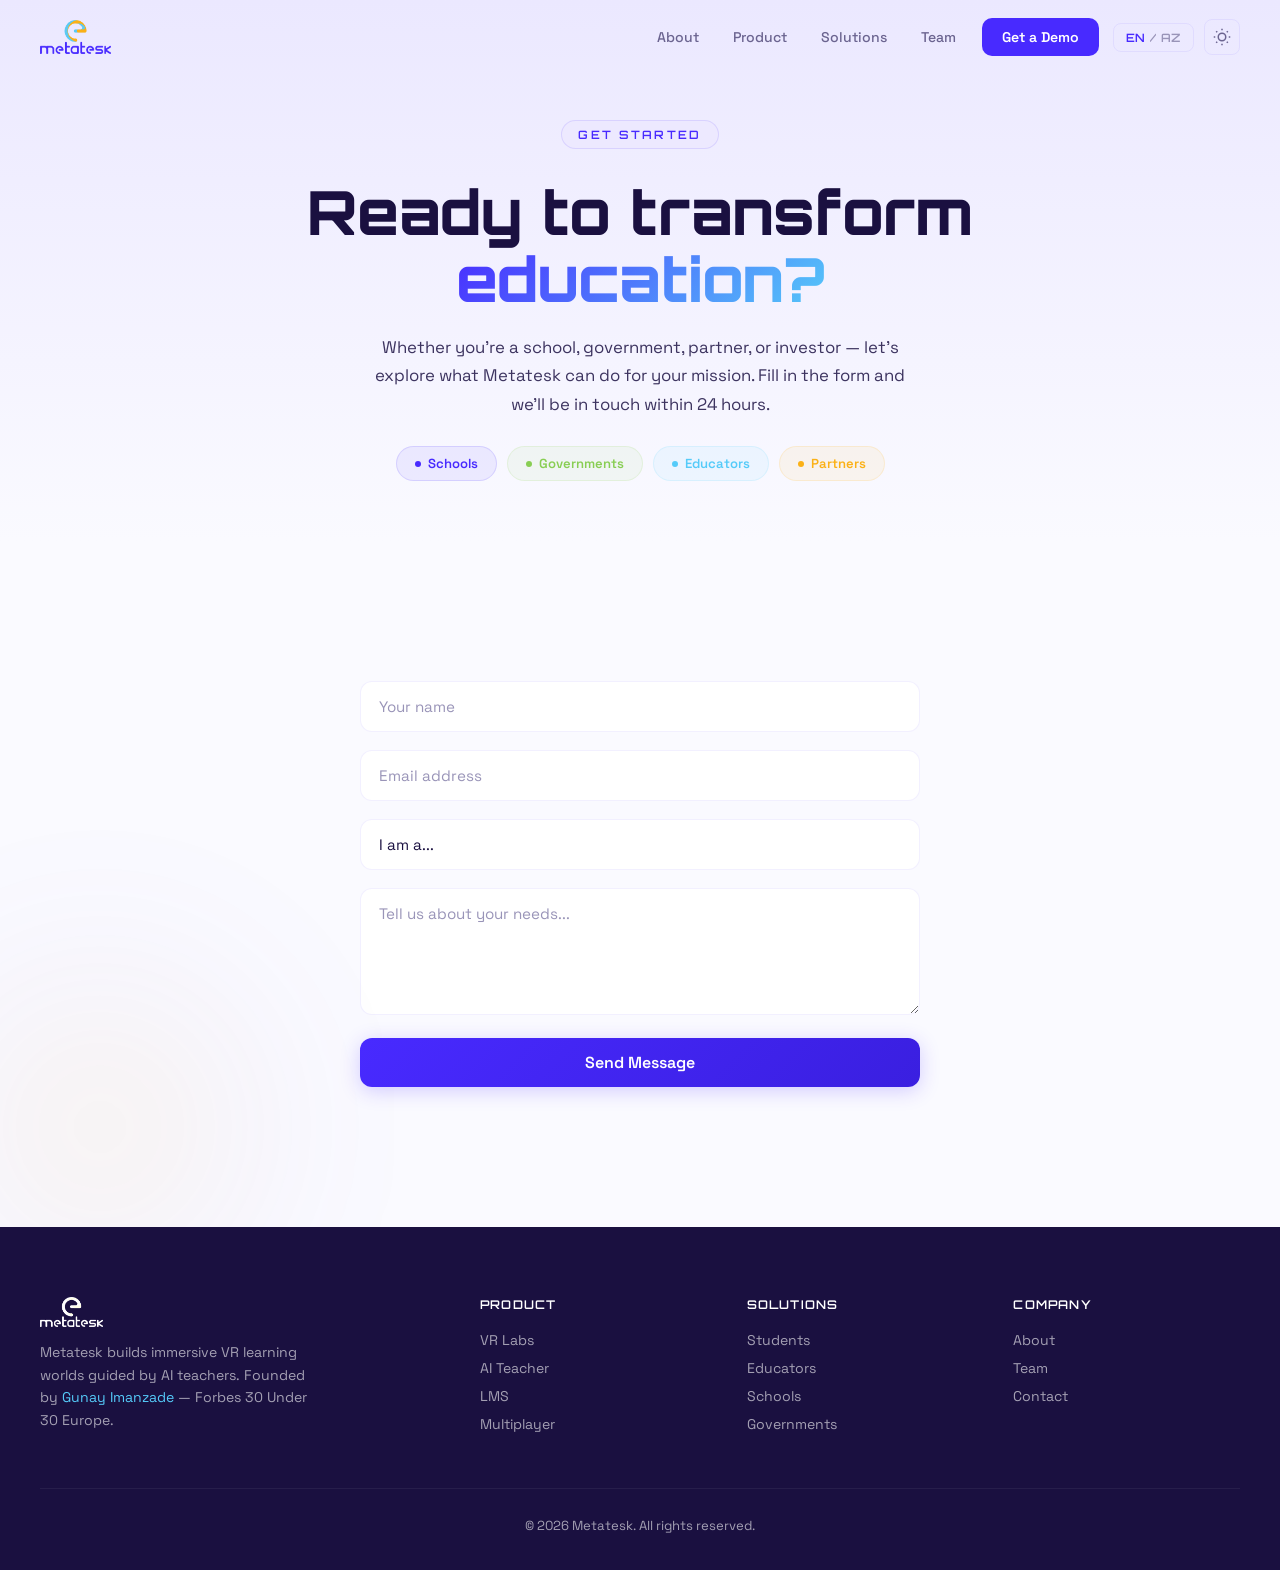
==== contact.html @ 2ff4c5f3 "/" ====
<!DOCTYPE html>
<html lang="en" itemscope itemtype="https://schema.org/WebPage" data-theme="light">
<head>
    <meta charset="UTF-8">
    <meta name="viewport" content="width=device-width, initial-scale=1.0">
    <title>Get a Demo — Metatesk VR Education Platform | Contact Gunay Imanzade's Team</title>

    <!-- SEO Core -->
    <meta name="description" content="Get a demo of Metatesk — the immersive VR and AI education platform founded by Gunay Imanzade (Forbes 30 Under 30 Europe). Contact us for schools, governments, educators, partners, and investors.">
    <meta name="keywords" content="Metatesk demo, Metatesk contact, Gunay Imanzade contact, Metatesk VR education demo, get Metatesk demo, Metatesk for schools, Metatesk for governments, VR education platform demo, AI teacher demo, edtech demo, Metatask, Metatek, Azerbaijan edtech contact">
    <meta name="author" content="Gunay Imanzade, Metatesk">
    <meta name="robots" content="index, follow, max-snippet:-1, max-image-preview:large, max-video-preview:-1">
    <meta name="googlebot" content="index, follow, max-snippet:-1, max-image-preview:large, max-video-preview:-1">
    <link rel="canonical" href="https://metatesk.com/contact">

    <!-- Brand & identity signals -->
    <meta name="application-name" content="Metatesk">
    <meta name="copyright" content="Metatesk">
    <meta name="subject" content="Contact Metatesk — Get a Demo of VR and AI Education Platform by Gunay Imanzade">
    <meta name="classification" content="Education, EdTech, Virtual Reality, Contact">
    <meta name="coverage" content="Worldwide">
    <meta name="language" content="English">
    <meta name="category" content="Education Technology">
    <meta itemprop="name" content="Get a Demo — Metatesk VR Education Platform | Contact Gunay Imanzade's Team">
    <meta itemprop="description" content="Contact Metatesk for a live demo. Founded by Gunay Imanzade — Forbes 30 Under 30 Europe. Schools, governments, educators, partners, and investors welcome.">
    <meta itemprop="image" content="https://metatesk.com/assets/logo.png">

    <!-- Hreflang for bilingual EN/AZ -->
    <link rel="alternate" hreflang="en" href="https://metatesk.com/contact">
    <link rel="alternate" hreflang="az" href="https://metatesk.com/contact?lang=az">
    <link rel="alternate" hreflang="x-default" href="https://metatesk.com/contact">

    <!-- Author / founder attribution -->
    <link rel="author" href="https://metatesk.com/#founder">
    <link rel="me" href="https://www.linkedin.com/in/imgunay/">

    <!-- Open Graph -->
    <meta property="og:type" content="website">
    <meta property="og:url" content="https://metatesk.com/contact">
    <meta property="og:title" content="Get a Demo — Metatesk VR Education Platform | Contact Gunay Imanzade's Team">
    <meta property="og:description" content="Ready to transform education? Contact Metatesk for a live demo. Founded by Gunay Imanzade (Forbes 30 Under 30 Europe). Schools, governments, educators, partners, and investors welcome.">
    <meta property="og:image" content="https://metatesk.com/assets/logo.png">
    <meta property="og:image:alt" content="Metatesk — VR AI Education Platform by Gunay Imanzade">
    <meta property="og:image:width" content="1200">
    <meta property="og:image:height" content="630">
    <meta property="og:image:type" content="image/png">
    <meta property="og:site_name" content="Metatesk">
    <meta property="og:locale" content="en_US">
    <meta property="og:locale:alternate" content="az_AZ">
    <meta property="article:author" content="https://www.linkedin.com/in/imgunay/">
    <meta property="article:publisher" content="https://www.linkedin.com/company/metatesk">
    <meta property="article:published_time" content="2026-01-01T00:00:00+00:00">
    <meta property="article:modified_time" content="2026-05-01T00:00:00+00:00">

    <!-- Twitter Card -->
    <meta name="twitter:card" content="summary_large_image">
    <meta name="twitter:title" content="Get a Demo — Metatesk VR Education Platform | Contact Gunay Imanzade's Team">
    <meta name="twitter:description" content="Ready to transform education? Contact Metatesk for a live demo of the immersive VR and AI learning platform — founded by Gunay Imanzade, Forbes 30 Under 30 Europe.">
    <meta name="twitter:image" content="https://metatesk.com/assets/logo.png">
    <meta name="twitter:image:alt" content="Metatesk — VR AI Education Platform by Gunay Imanzade">

    <!-- Theme -->
    <meta name="theme-color" content="#482AFF" media="(prefers-color-scheme: light)">
    <meta name="theme-color" content="#0D0820" media="(prefers-color-scheme: dark)">
    <meta name="color-scheme" content="light dark">
    <meta name="msapplication-TileColor" content="#482AFF">
    <meta name="msapplication-TileImage" content="https://metatesk.com/assets/logo.png">

    <!-- Geographic signals -->
    <meta name="geo.region" content="AZ">
    <meta name="geo.placename" content="Baku, Azerbaijan">
    <meta name="geo.position" content="40.4093;49.8671">
    <meta name="ICBM" content="40.4093, 49.8671">

    <!-- Favicons -->
    <link rel="icon" type="image/svg+xml" href="assets/favicon.svg">
    <link rel="icon" type="image/png" sizes="64x64" href="assets/favicon.png">
    <link rel="apple-touch-icon" href="assets/logo.png">

    <!-- Fonts -->
    <link rel="preconnect" href="https://fonts.googleapis.com">
    <link rel="preconnect" href="https://fonts.gstatic.com" crossorigin>
    <link href="https://fonts.googleapis.com/css2?family=Orbitron:wght@400;500;600;700;800;900&family=Space+Grotesk:wght@300;400;500;600;700&display=swap" rel="stylesheet">

    <!-- Styles -->
    <link rel="stylesheet" href="css/style.css">

    <!-- JSON-LD: BreadcrumbList -->
    <script type="application/ld+json">
    {
        "@context": "https://schema.org",
        "@type": "BreadcrumbList",
        "itemListElement": [
            {"@type": "ListItem", "position": 1, "name": "Metatesk", "item": "https://metatesk.com"},
            {"@type": "ListItem", "position": 2, "name": "Get a Demo", "item": "https://metatesk.com/contact"}
        ]
    }
    </script>

    <!-- JSON-LD: ContactPage -->
    <script type="application/ld+json">
    {
        "@context": "https://schema.org",
        "@type": "ContactPage",
        "@id": "https://metatesk.com/contact",
        "name": "Get a Demo — Metatesk",
        "description": "Contact Metatesk to request a live demo of the immersive VR and AI education platform founded by Gunay Imanzade. Serving schools, governments, educators, partners, and investors worldwide.",
        "url": "https://metatesk.com/contact",
        "isPartOf": {
            "@type": "WebSite",
            "@id": "https://metatesk.com/#website"
        },
        "mainEntity": {
            "@type": "Organization",
            "@id": "https://metatesk.com/#organization",
            "name": "Metatesk",
            "url": "https://metatesk.com",
            "founder": {
                "@type": "Person",
                "@id": "https://metatesk.com/#gunay-imanzade",
                "name": "Gunay Imanzade"
            },
            "contactPoint": {
                "@type": "ContactPoint",
                "contactType": "sales",
                "url": "https://metatesk.com/contact",
                "availableLanguage": ["English", "Azerbaijani"]
            }
        }
    }
    </script>

    <!-- JSON-LD: FAQPage -->
    <script type="application/ld+json">
    {
        "@context": "https://schema.org",
        "@type": "FAQPage",
        "mainEntity": [
            {
                "@type": "Question",
                "name": "How do I get a Metatesk demo?",
                "acceptedAnswer": {
                    "@type": "Answer",
                    "text": "Fill in the contact form on this page with your name, email, organization type, and what you need — Metatesk's team will be in touch within 24 hours to schedule your live demo."
                }
            },
            {
                "@type": "Question",
                "name": "Who can request a Metatesk demo?",
                "acceptedAnswer": {
                    "@type": "Answer",
                    "text": "Metatesk welcomes demo requests from schools and education centers, government and public sector organizations, individual educators, technology or education partners, and investors interested in the VR and AI education space."
                }
            },
            {
                "@type": "Question",
                "name": "How long does it take to get a response from Metatesk?",
                "acceptedAnswer": {
                    "@type": "Answer",
                    "text": "Metatesk's team responds to all demo requests within 24 hours. The platform is available in both English and Azerbaijani."
                }
            }
        ]
    }
    </script>

    <!-- JSON-LD: FAQPage (AZ) — Azerbaijani rich results -->
    <script type="application/ld+json">
    {
        "@context": "https://schema.org",
        "@type": "FAQPage",
        "inLanguage": "az",
        "mainEntity": [
            {
                "@type": "Question",
                "name": "Metatesk demosu necə alınır?",
                "acceptedAnswer": {
                    "@type": "Answer",
                    "text": "Bu səhifədəki əlaqə formasını adınız, e-poçtunuz, təşkilat növünüz və ehtiyacınızla doldurun — Metatesk komandası 24 saat ərzində sizinlə əlaqə saxlayıb canlı demo üçün vaxt təyin edəcək."
                }
            },
            {
                "@type": "Question",
                "name": "Metatesk demosu kimin üçündür?",
                "acceptedAnswer": {
                    "@type": "Answer",
                    "text": "Metatesk məktəblər və təhsil mərkəzlərindən, hökumət və dövlət sektoru təşkilatlarından, fərdi müəllimlərdən, texnologiya və ya təhsil tərəfdaşlarından, həmçinin VR və Sİ təhsil sahəsini araşdıran investorlardan demo sorğularını qəbul edir."
                }
            },
            {
                "@type": "Question",
                "name": "Metatesk-dən cavab almaq nə qədər vaxt aparır?",
                "acceptedAnswer": {
                    "@type": "Answer",
                    "text": "Metatesk komandası bütün demo sorğularına 24 saat ərzində cavab verir. Platforma həm ingilis, həm də Azərbaycan dilində mövcuddur. Günay İmanzadə tərəfindən qurulan Metatesk dünya üzrə məktəblər, hökumətlər və müəllimlərlə əməkdaşlıq edir."
                }
            }
        ]
    }
    </script>

    <!-- JSON-LD: WebPage — links this page into the site entity graph -->
    <script type="application/ld+json">
    {
        "@context": "https://schema.org",
        "@type": "WebPage",
        "@id": "https://metatesk.com/contact#webpage",
        "name": "Get a Demo — Metatesk VR Education Platform | Contact Gunay Imanzade's Team",
        "description": "Get a demo of Metatesk — the immersive VR and AI education platform founded by Gunay Imanzade (Forbes 30 Under 30 Europe). Contact us for schools, governments, educators, partners, and investors.",
        "url": "https://metatesk.com/contact",
        "inLanguage": ["en", "az"],
        "isPartOf": {
            "@type": "WebSite",
            "@id": "https://metatesk.com/#website"
        },
        "about": {
            "@type": "Organization",
            "@id": "https://metatesk.com/#organization",
            "name": "Metatesk"
        },
        "author": {
            "@type": "Person",
            "@id": "https://metatesk.com/#gunay-imanzade",
            "name": "Gunay Imanzade"
        },
        "datePublished": "2026-01-01",
        "dateModified": "2026-05-01",
        "primaryImageOfPage": {
            "@type": "ImageObject",
            "url": "https://metatesk.com/assets/logo.png",
            "caption": "Contact Metatesk — VR AI Education Platform by Gunay Imanzade"
        },
        "significantLink": [
            "https://metatesk.com/",
            "https://metatesk.com/product",
            "https://metatesk.com/solutions",
            "https://metatesk.com/gunay-imanzade"
        ]
    }
    </script>

    <!-- AZ SEO: updates lang/title/meta for ?lang=az crawl and AZ localStorage users -->
    <script>
    (function(){
        try {
            var isAZ = new URLSearchParams(location.search).get('lang') === 'az' ||
                       (typeof localStorage !== 'undefined' && localStorage.getItem('metatesk-lang') === 'az');
            if (!isAZ) return;
            document.documentElement.lang = 'az';
            document.title = 'Demo Alın — Metatesk VR Təhsil Platforması | Günay İmanzadə-nin Komandası ilə Əlaqə';
            function sm(sel, val) { var el = document.querySelector(sel); if (el) el.setAttribute('content', val); }
            sm('meta[name="description"]', 'Metatesk-in demosu üçün müraciət edin — Günay İmanzadə (Forbes 30 Under 30 Avropa) tərəfindən qurulan immersiv VR və Sİ təhsil platforması. Məktəblər, hökumətlər, müəllimlər, tərəfdaşlar və investorlar üçün.');
            sm('meta[name="keywords"]', 'Metatesk demo, Metatesk əlaqə, Günay İmanzadə əlaqə, Metatesk VR təhsil demosu, məktəblər üçün Metatesk, hökumətlər üçün Metatesk, Azərbaycan edtech əlaqə');
            sm('meta[name="author"]', 'Günay İmanzadə, Metatesk');
            var og1 = document.querySelector('meta[property="og:title"]');
            var og2 = document.querySelector('meta[property="og:description"]');
            var og3 = document.querySelector('meta[property="og:locale"]');
            var tt1 = document.querySelector('meta[name="twitter:title"]');
            var tt2 = document.querySelector('meta[name="twitter:description"]');
            if (og1) og1.setAttribute('content', 'Demo Alın — Metatesk VR Təhsil Platforması | Günay İmanzadə-nin Komandası ilə Əlaqə');
            if (og2) og2.setAttribute('content', 'Təhsili dəyişdirməyə hazırsınız? Metatesk-in canlı demosu üçün müraciət edin. Günay İmanzadə (Forbes 30 Under 30 Avropa) tərəfindən qurulub. Məktəblər, hökumətlər, müəllimlər, tərəfdaşlar və investorlar xoş gəlib.');
            if (og3) og3.setAttribute('content', 'az_AZ');
            if (tt1) tt1.setAttribute('content', 'Demo Alın — Metatesk VR Təhsil Platforması | Günay İmanzadə-nin Komandası ilə Əlaqə');
            if (tt2) tt2.setAttribute('content', 'Təhsili dəyişdirməyə hazırsınız? Metatesk-in canlı demosu üçün müraciət edin — Günay İmanzadə, Forbes 30 Under 30 Avropa tərəfindən qurulub.');
        } catch(e) {}
    })();
    </script>

    <!-- Early theme init -->
    <script>!function(){var t=localStorage.getItem('metatesk-theme');t&&document.documentElement.setAttribute('data-theme',t)}()</script>

    <style>
        body{cursor:auto}
        .sp-hero{padding:120px 0 60px;background:linear-gradient(180deg,var(--bg3) 0%,var(--bg) 100%);position:relative;overflow:hidden;text-align:center}
        .sp-hero h1{font-family:var(--ff);font-size:clamp(2.2rem,5vw,3.8rem);font-weight:800;line-height:1.1;margin:12px 0 20px}
        .sp-hero p{font-size:1.05rem;color:var(--tx2);max-width:560px;margin:0 auto;line-height:1.7}
        .contact-form-wrap{max-width:560px;margin:0 auto}
    </style>
</head>
<body>

    <!-- NAV -->
    <nav class="nav" id="nav" aria-label="Main navigation">
        <div class="nav-inner">
            <a href="index.html" class="nav-logo" aria-label="Metatesk"><img src="assets/logo.png" alt="Metatesk" class="nav-logo-img"></a>
            <div class="nav-links">
                <a href="index.html#about" class="nav-link" data-i18n="nav.about">About</a>
                <a href="product.html" class="nav-link" data-i18n="nav.product">Product</a>
                <a href="solutions.html" class="nav-link" data-i18n="nav.solutions">Solutions</a>
                <a href="gunay-imanzade.html" class="nav-link" data-i18n="nav.team">Team</a>
                <a href="contact.html" class="nav-link nav-cta" data-i18n="nav.demo">Get a Demo</a>
                <button class="lang-toggle" id="langToggle" aria-label="Switch language"><span class="lang-active" id="langLabel">EN</span><span class="lang-sep">/</span><span class="lang-alt">AZ</span></button>
                <button class="theme-toggle" id="themeToggle" aria-label="Toggle dark mode"><svg class="theme-icon theme-sun" viewBox="0 0 24 24" fill="none" stroke="currentColor" stroke-width="2"><circle cx="12" cy="12" r="5"/><path d="M12 1v2M12 21v2M4.22 4.22l1.42 1.42M18.36 18.36l1.42 1.42M1 12h2M21 12h2M4.22 19.78l1.42-1.42M18.36 5.64l1.42-1.42"/></svg><svg class="theme-icon theme-moon" viewBox="0 0 24 24" fill="none" stroke="currentColor" stroke-width="2"><path d="M21 12.79A9 9 0 1111.21 3a7 7 0 009.79 9.79z"/></svg></button>
            </div>
            <button class="burger" id="burger" aria-label="Menu"><span></span><span></span><span></span></button>
        </div>
    </nav>
    <div class="mob-menu" id="mobMenu">
        <a href="index.html#about" class="mob-link" data-i18n="mob.about">About</a>
        <a href="product.html" class="mob-link" data-i18n="mob.product">Product</a>
        <a href="solutions.html" class="mob-link" data-i18n="mob.solutions">Solutions</a>
        <a href="gunay-imanzade.html" class="mob-link" data-i18n="mob.team">Team</a>
        <a href="contact.html" class="mob-link mob-cta" data-i18n="mob.demo">Get a Demo</a>
        <div class="mob-controls">
            <button class="lang-toggle" id="langToggleMob" aria-label="Switch language"><span class="lang-active" id="langLabelMob">EN</span><span class="lang-sep">/</span><span class="lang-alt">AZ</span></button>
            <button class="theme-toggle" id="themeToggleMob" aria-label="Toggle dark mode"><svg class="theme-icon theme-sun" viewBox="0 0 24 24" fill="none" stroke="currentColor" stroke-width="2"><circle cx="12" cy="12" r="5"/><path d="M12 1v2M12 21v2M4.22 4.22l1.42 1.42M18.36 18.36l1.42 1.42M1 12h2M21 12h2M4.22 19.78l1.42-1.42M18.36 5.64l1.42-1.42"/></svg><svg class="theme-icon theme-moon" viewBox="0 0 24 24" fill="none" stroke="currentColor" stroke-width="2"><path d="M21 12.79A9 9 0 1111.21 3a7 7 0 009.79 9.79z"/></svg></button>
        </div>
    </div>

    <!-- HERO -->
    <section class="sp-hero">
        <div class="container">
            <span class="tag" data-i18n="contact.tag">Get Started</span>
            <h1 data-i18n="contact.title">Ready to transform<br><span class="grad">education?</span></h1>
            <p data-i18n="contact.page.sub">Whether you're a school, government, partner, or investor — let's explore what Metatesk can do for your mission. Fill in the form and we'll be in touch within 24 hours.</p>
            <div style="display:flex;gap:10px;justify-content:center;flex-wrap:wrap;margin-top:28px">
                <span style="display:inline-flex;align-items:center;gap:7px;padding:8px 18px;border-radius:20px;font-size:.82rem;font-weight:600;background:rgba(72,42,255,.07);color:var(--purple);border:1px solid rgba(72,42,255,.14)"><span style="width:6px;height:6px;border-radius:50%;background:var(--purple);flex-shrink:0"></span><span data-i18n="contact.badge.schools">Schools</span></span>
                <span style="display:inline-flex;align-items:center;gap:7px;padding:8px 18px;border-radius:20px;font-size:.82rem;font-weight:600;background:rgba(136,206,83,.07);color:var(--green);border:1px solid rgba(136,206,83,.14)"><span style="width:6px;height:6px;border-radius:50%;background:var(--green);flex-shrink:0"></span><span data-i18n="contact.badge.gov">Governments</span></span>
                <span style="display:inline-flex;align-items:center;gap:7px;padding:8px 18px;border-radius:20px;font-size:.82rem;font-weight:600;background:rgba(85,203,249,.07);color:var(--cyan);border:1px solid rgba(85,203,249,.14)"><span style="width:6px;height:6px;border-radius:50%;background:var(--cyan);flex-shrink:0"></span><span data-i18n="contact.badge.educators">Educators</span></span>
                <span style="display:inline-flex;align-items:center;gap:7px;padding:8px 18px;border-radius:20px;font-size:.82rem;font-weight:600;background:rgba(251,177,22,.07);color:var(--orange);border:1px solid rgba(251,177,22,.14)"><span style="width:6px;height:6px;border-radius:50%;background:var(--orange);flex-shrink:0"></span><span data-i18n="contact.badge.partners">Partners</span></span>
            </div>
        </div>
    </section>

    <!-- CONTACT SECTION -->
    <section class="section" id="contact">
        <div class="mesh mesh-l"></div>
        <div class="container">
            <div class="contact-form-wrap">
                <form class="cform" id="contactForm">
                    <div class="fg"><input type="text" name="name" data-i18n="contact.name" placeholder="Your name" required autocomplete="name"></div>
                    <div class="fg"><input type="email" name="email" data-i18n="contact.email" placeholder="Email address" required autocomplete="email"></div>
                    <div class="fg"><select name="type" required>
                        <option value="" disabled selected data-i18n="contact.type">I am a...</option>
                        <option value="school" data-i18n="contact.type.school">School / Education Center</option>
                        <option value="government" data-i18n="contact.type.gov">Government / Public Sector</option>
                        <option value="educator" data-i18n="contact.type.educator">Educator</option>
                        <option value="partner" data-i18n="contact.type.partner">Partner</option>
                        <option value="investor" data-i18n="contact.type.investor">Investor</option>
                        <option value="other" data-i18n="contact.type.other">Other</option>
                    </select></div>
                    <div class="fg"><textarea name="message" data-i18n="contact.message" placeholder="Tell us about your needs..." rows="5" required></textarea></div>
                    <button type="submit" class="btn btn-primary" style="width:100%;justify-content:center"><span class="btn-text" data-i18n="contact.send">Send Message</span></button>
                </form>
            </div>
        </div>
    </section>

    <!-- FOOTER -->
    <footer class="footer">
        <div class="container">
            <div class="footer-top">
                <div class="footer-brand"><img src="assets/logo.png" alt="Metatesk" class="footer-logo"><p>Metatesk builds immersive VR learning worlds guided by AI teachers. Founded by <a href="gunay-imanzade.html" class="footer-founder-link">Gunay Imanzade</a> — Forbes 30 Under 30 Europe.</p></div>
                <div class="footer-cols">
                    <div class="fcol"><h4 data-i18n="ft.product">Product</h4><a href="product.html" data-i18n="ft.vr">VR Labs</a><a href="product.html" data-i18n="ft.ai">AI Teacher</a><a href="product.html" data-i18n="ft.lms">LMS</a><a href="product.html" data-i18n="ft.multi">Multiplayer</a></div>
                    <div class="fcol"><h4 data-i18n="ft.solutions">Solutions</h4><a href="solutions.html" data-i18n="ft.students">Students</a><a href="solutions.html" data-i18n="ft.educators">Educators</a><a href="solutions.html" data-i18n="ft.schools">Schools</a><a href="solutions.html" data-i18n="ft.govs">Governments</a></div>
                    <div class="fcol"><h4 data-i18n="ft.company">Company</h4><a href="index.html#about" data-i18n="ft.about">About</a><a href="gunay-imanzade.html" data-i18n="ft.team">Team</a><a href="contact.html" data-i18n="ft.contact">Contact</a></div>
                </div>
            </div>
            <div class="footer-bot"><p>&copy; 2026 Metatesk. All rights reserved.</p></div>
        </div>
    </footer>

    <script src="js/i18n.js"></script>
    <script>
        window.addEventListener('scroll',function(){document.getElementById('nav').classList.toggle('scrolled',window.scrollY>50)});
        var b=document.getElementById('burger'),m=document.getElementById('mobMenu');
        if(b&&m){b.addEventListener('click',function(){m.classList.toggle('active');b.classList.toggle('active');document.body.style.overflow=m.classList.contains('active')?'hidden':''});m.querySelectorAll('a').forEach(function(a){a.addEventListener('click',function(){m.classList.remove('active');b.classList.remove('active');document.body.style.overflow=''})})}

        var form=document.getElementById('contactForm');
        if(form){form.addEventListener('submit',function(e){e.preventDefault();var n=form.querySelector('[name="name"]').value.trim(),em=form.querySelector('[name="email"]').value.trim(),t=form.querySelector('[name="type"]').value,m=form.querySelector('[name="message"]').value.trim();if(!n||!em||!t||!m){alert('Please fill in all fields.');return;}alert('Thank you, '+n+'! We\'ve received your message and will be in touch within 24 hours.');form.reset();})}
    </script>
</body>
</html>
---- css/style.css ----
/* ============================================
   METATESK v3 — Super Futuristic Light Theme
   Brand: #482AFF #55CBF9 #FBB116 #88CE53
   ============================================ */
:root {
    --purple: #482AFF; --purple-d: #3A1FE0; --purple-l: #6B5AFF; --purple-bg: #EDE9FF;
    --cyan: #55CBF9; --cyan-l: #D6F2FF;
    --orange: #FBB116; --orange-l: #FFF3D6;
    --green: #88CE53; --green-l: #E8F8D8;
    --bg: #FAFAFF; --bg2: #F3F1FF; --bg3: #EBE8FF;
    --card: #FFFFFF;
    --dark: #1A1040; --dark2: #0D0820;
    --tx: #1A1040; --tx2: #3D3460; --tx3: #6B6490; --txm: #9994B8;
    --bdr: rgba(72,42,255,.07); --bdr-h: rgba(72,42,255,.16);
    --sh-s: 0 2px 8px rgba(72,42,255,.04);
    --sh-m: 0 8px 32px rgba(72,42,255,.06);
    --sh-l: 0 20px 60px rgba(72,42,255,.08);
    --sh-g: 0 8px 40px rgba(72,42,255,.18);
    --ff: 'Orbitron', sans-serif;
    --fb: 'Space Grotesk', sans-serif;
    --ease: cubic-bezier(.16,1,.3,1);
}
/* ---- Dark Mode Override ---- */
[data-theme="dark"] {
    --bg: #0D0820; --bg2: #120A30; --bg3: #1A1040;
    --card: #151030;
    --tx: #E8E4FF; --tx2: #C0B8E0; --tx3: #9088B8; --txm: #6B6490;
    --bdr: rgba(108,90,255,.1); --bdr-h: rgba(108,90,255,.22);
    --sh-s: 0 2px 8px rgba(0,0,0,.2);
    --sh-m: 0 8px 32px rgba(0,0,0,.25);
    --sh-l: 0 20px 60px rgba(0,0,0,.3);
    --sh-g: 0 8px 40px rgba(72,42,255,.3);
    --purple-bg: rgba(72,42,255,.12);
}
[data-theme="dark"] .nav.scrolled{background:rgba(13,8,32,.85)}
[data-theme="dark"] .mob-menu{background:rgba(13,8,32,.96)}
[data-theme="dark"] .hero{background:linear-gradient(180deg,var(--bg3) 0%,var(--bg) 100%)}
[data-theme="dark"] .section-alt{background:var(--bg2)}
[data-theme="dark"] .footer{background:#06031A}
[data-theme="dark"] .footer-logo{filter:brightness(10)}
[data-theme="dark"] .nav-logo-img{filter:brightness(10)}
[data-theme="dark"] .burger span{background:var(--tx)}
[data-theme="dark"] ::selection{background:rgba(72,42,255,.25)}
[data-theme="dark"] .fg input,[data-theme="dark"] .fg select,[data-theme="dark"] .fg textarea{background:var(--bg2);border-color:var(--bdr)}
[data-theme="dark"] .fg select option{background:var(--bg2)}
[data-theme="dark"] .form-group label{background:var(--bg2)}
[data-theme="dark"] .partner-name{background:linear-gradient(135deg,#fff,var(--purple-l));-webkit-background-clip:text;-webkit-text-fill-color:transparent;background-clip:text}
[data-theme="dark"]{scrollbar-color:var(--purple-l) var(--bg2)}
[data-theme="dark"] ::-webkit-scrollbar-track{background:var(--bg2)}
[data-theme="dark"] ::-webkit-scrollbar-thumb{background:linear-gradient(180deg,var(--purple-l),var(--cyan))}
[data-theme="dark"] .blob-1{background:radial-gradient(circle,rgba(72,42,255,.3),transparent 70%)}
[data-theme="dark"] .blob-2{background:radial-gradient(circle,rgba(85,203,249,.2),transparent 70%)}
[data-theme="dark"] .blob-3{background:radial-gradient(circle,rgba(251,177,22,.15),transparent 70%)}
[data-theme="dark"] .mesh-r{background:radial-gradient(circle,rgba(85,203,249,.15),rgba(72,42,255,.05) 50%,transparent 70%)}
[data-theme="dark"] .mesh-l{background:radial-gradient(circle,rgba(251,177,22,.1),rgba(72,42,255,.04) 50%,transparent 70%)}
[data-theme="dark"] .hero-stat-num{color:var(--cyan)}
[data-theme="dark"] .impact-card-value,[data-theme="dark"] .imp-val{background:linear-gradient(135deg,#fff,var(--cyan));-webkit-background-clip:text;-webkit-text-fill-color:transparent;background-clip:text}
[data-theme="dark"] .cursor-dot{background:var(--cyan)}
[data-theme="dark"] .cursor-ring{border-color:rgba(85,203,249,.25)}
[data-theme="dark"] .award-icon{color:var(--cyan)}
[data-theme="dark"] .room-preview-dark{background:#0A0A1E!important}
[data-theme="dark"] .contact-info .sec-sub,[data-theme="dark"] .contact-info .sec-title{color:var(--tx)}
[data-theme="dark"] .persona-style{background:rgba(72,42,255,.15);color:var(--purple-l)}
[data-theme="dark"] .classroom-preview{box-shadow:0 20px 80px rgba(0,0,0,.4)}
[data-theme="dark"] .pill{color:rgba(255,255,255,.7);border-color:rgba(255,255,255,.15)}
[data-theme="dark"] .pill:hover{color:var(--cyan);border-color:var(--cyan)}
[data-theme="dark"] .sol-visual{box-shadow:0 20px 60px rgba(0,0,0,.3)}
[data-theme="dark"] .subj-visual{box-shadow:0 20px 60px rgba(0,0,0,.3)}

/* Screen-reader only — visually hidden but readable by crawlers and assistive tech */
.sr-only{position:absolute;width:1px;height:1px;padding:0;margin:-1px;overflow:hidden;clip:rect(0,0,0,0);white-space:nowrap;border:0}

*,*::before,*::after{margin:0;padding:0;box-sizing:border-box}
html{scroll-behavior:smooth;font-size:16px;-webkit-font-smoothing:antialiased}
body{font-family:var(--fb);background:var(--bg);color:var(--tx);overflow-x:hidden;cursor:none;transition:background .4s ease,color .4s ease}
a,button{cursor:none}
a{color:inherit;text-decoration:none}
img{max-width:100%;display:block}
button,input,select,textarea{font-family:inherit;font-size:inherit;border:none;outline:none;background:none;color:inherit}
::selection{background:rgba(72,42,255,.12)}

/* ---- Scroll Progress ---- */
.scroll-progress{position:fixed;top:0;left:0;height:3px;width:0;background:linear-gradient(90deg,var(--purple),var(--cyan),var(--orange),var(--green));z-index:10001}

/* ---- Cursor ---- */
.cursor-dot{position:fixed;width:8px;height:8px;background:var(--purple);border-radius:50%;pointer-events:none;z-index:10000;transform:translate(-50%,-50%);transition:width .2s,height .2s,background .2s}
.cursor-ring{position:fixed;width:40px;height:40px;border:1.5px solid rgba(72,42,255,.25);border-radius:50%;pointer-events:none;z-index:10000;transform:translate(-50%,-50%);transition:width .3s var(--ease),height .3s var(--ease)}
.cursor-hover .cursor-dot{width:16px;height:16px;background:var(--cyan)}
.cursor-hover .cursor-ring{width:64px;height:64px;border-color:rgba(85,203,249,.35)}

/* ---- Loader ---- */
.loader{position:fixed;inset:0;z-index:9999;background:var(--bg);display:flex;align-items:center;justify-content:center;transition:opacity .6s,visibility .6s}
.loader.loaded{opacity:0;visibility:hidden;pointer-events:none}
.loader-inner{text-align:center}
.loader-3d{width:100px;height:100px;margin:0 auto 24px}
#loaderCanvas{width:100%;height:100%}
.loader-text{font-family:var(--ff);font-size:2rem;font-weight:700;letter-spacing:.3em;margin-bottom:20px}
.ll{display:inline-block;opacity:0;transform:translateY(20px);animation:llIn .6s var(--ease) forwards;animation-delay:calc(var(--i)*.08s);background:linear-gradient(135deg,var(--purple),var(--cyan));-webkit-background-clip:text;-webkit-text-fill-color:transparent;background-clip:text}
@keyframes llIn{to{opacity:1;transform:translateY(0)}}
.loader-logo-wrap{margin:18px 0 6px;text-align:center;opacity:0;transform:translateY(10px) scale(.96);animation:loaderLogoIn .9s var(--ease) .22s forwards}
.loader-logo-img{height:44px;display:inline-block;filter:drop-shadow(0 0 18px rgba(72,42,255,.45)) drop-shadow(0 0 40px rgba(85,203,249,.18))}
@keyframes loaderLogoIn{to{opacity:1;transform:translateY(0) scale(1)}}
[data-theme="dark"] .loader-logo-img{filter:brightness(12) drop-shadow(0 0 20px rgba(108,90,255,.6)) drop-shadow(0 0 40px rgba(85,203,249,.25))}
.loader-bar{width:200px;height:2px;background:rgba(72,42,255,.06);border-radius:1px;margin:0 auto 14px;overflow:hidden}
.loader-fill{height:100%;width:0;background:linear-gradient(90deg,var(--purple),var(--cyan));transition:width .3s}
.loader-sub{font-size:.82rem;color:var(--txm);letter-spacing:.05em}

/* ---- Nav ---- */
.nav{position:fixed;top:0;left:0;right:0;z-index:1000;padding:18px 0;transition:all .4s var(--ease)}
.nav.scrolled{padding:10px 0;background:rgba(250,250,255,.82);backdrop-filter:blur(24px);-webkit-backdrop-filter:blur(24px);border-bottom:1px solid var(--bdr);box-shadow:var(--sh-s)}
.nav-inner{max-width:1280px;margin:0 auto;padding:0 40px;display:flex;align-items:center;justify-content:space-between}
.nav-logo-img{height:34px;transition:transform .3s var(--ease)}
.nav-logo:hover .nav-logo-img{transform:scale(1.05)}
.nav-links{display:flex;align-items:center;gap:6px}
.nav-link{position:relative;padding:8px 14px;font-size:.88rem;font-weight:500;color:var(--tx3);transition:color .3s}
.nav-link::after{content:'';position:absolute;bottom:4px;left:14px;right:14px;height:2px;background:var(--purple);transform:scaleX(0);transition:transform .3s var(--ease);transform-origin:right;border-radius:1px}
.nav-link:hover{color:var(--tx)}
.nav-link:hover::after{transform:scaleX(1);transform-origin:left}
.nav-cta{background:var(--purple);color:#fff!important;border-radius:10px;margin-left:6px;padding:10px 20px;font-weight:600;transition:transform .3s var(--ease),box-shadow .3s}
.nav-cta::after{display:none}
.nav-cta:hover{transform:translateY(-2px);box-shadow:var(--sh-g)}
/* Language Toggle */
.lang-toggle{display:flex;align-items:center;gap:2px;padding:6px 12px;font-family:var(--ff);font-size:.72rem;font-weight:600;letter-spacing:.06em;color:var(--tx3);border:1px solid var(--bdr);border-radius:8px;cursor:pointer;transition:all .3s var(--ease);margin-left:8px;background:transparent}
.lang-toggle:hover{border-color:var(--bdr-h);color:var(--tx)}
.lang-active{color:var(--purple)}
.lang-sep{color:var(--txm);margin:0 2px}
.lang-alt{color:var(--txm)}

/* Theme Toggle */
.theme-toggle{display:flex;align-items:center;justify-content:center;width:36px;height:36px;border:1px solid var(--bdr);border-radius:8px;cursor:pointer;color:var(--tx3);transition:all .3s var(--ease);margin-left:4px;background:transparent}
.theme-toggle:hover{border-color:var(--bdr-h);color:var(--tx)}
.theme-icon{width:18px;height:18px}
.theme-sun{display:block}
.theme-moon{display:none}
[data-theme="dark"] .theme-sun{display:none}
[data-theme="dark"] .theme-moon{display:block}

/* Mobile controls row */
.mob-controls{display:flex;gap:10px;margin-top:12px}

.burger{display:none;flex-direction:column;gap:5px;padding:8px;cursor:pointer}
.burger span{width:22px;height:2px;background:var(--tx);border-radius:1px;transition:all .3s var(--ease)}
.burger.active span:nth-child(1){transform:rotate(45deg) translate(5px,5px)}
.burger.active span:nth-child(2){opacity:0}
.burger.active span:nth-child(3){transform:rotate(-45deg) translate(5px,-5px)}
.mob-menu{position:fixed;inset:0;z-index:999;background:rgba(250,250,255,.96);backdrop-filter:blur(30px);display:flex;flex-direction:column;align-items:center;justify-content:center;gap:24px;opacity:0;visibility:hidden;transition:all .4s var(--ease)}
.mob-menu.active{opacity:1;visibility:visible}
.mob-link{font-family:var(--ff);font-size:1.4rem;font-weight:600;color:var(--tx3);transition:color .3s}
.mob-link:hover{color:var(--purple)}
.mob-cta{color:var(--purple)!important}

/* ---- Layout ---- */
.container{max-width:1280px;margin:0 auto;padding:0 40px}
.section{position:relative;padding:140px 0;overflow:hidden}
.section-dark{background:var(--dark);color:#fff;transition:background .4s ease}
.section-dark .sec-sub,.section-dark .sol-feat p,.section-dark .feat-num{color:rgba(255,255,255,.55)}
.section-dark .cta-center p{color:rgba(255,255,255,.6)}
.section-dark .cta-center h2{color:#fff}
.section-dark .tag{color:var(--cyan);border-color:rgba(85,203,249,.2);background:rgba(85,203,249,.08)}
.section-dark .sec-title{color:#fff}
.section-alt{background:var(--bg2)}
.sec-head{text-align:center;max-width:740px;margin:0 auto 80px}
.tag{display:inline-block;font-family:var(--ff);font-size:.72rem;font-weight:600;letter-spacing:.2em;text-transform:uppercase;color:var(--purple);margin-bottom:18px;padding:6px 16px;border:1px solid rgba(72,42,255,.12);border-radius:20px;background:var(--purple-bg)}
.sec-title{font-family:var(--ff);font-size:clamp(2rem,4vw,3.2rem);font-weight:700;line-height:1.15;letter-spacing:-.02em;margin-bottom:18px}
.sec-sub{font-size:1.05rem;line-height:1.75;color:var(--tx3);max-width:620px;margin:0 auto}
.grad{background:linear-gradient(135deg,var(--purple),var(--cyan));-webkit-background-clip:text;-webkit-text-fill-color:transparent;background-clip:text}

/* ---- Mesh Blobs ---- */
.mesh{position:absolute;pointer-events:none;z-index:0;border-radius:50%;filter:blur(80px);opacity:.35}
.mesh-r{width:600px;height:600px;top:-200px;right:-200px;background:radial-gradient(circle,rgba(85,203,249,.3),rgba(72,42,255,.1) 50%,transparent 70%);animation:mf 12s ease-in-out infinite}
.mesh-l{width:500px;height:500px;bottom:-150px;left:-150px;background:radial-gradient(circle,rgba(251,177,22,.25),rgba(72,42,255,.08) 50%,transparent 70%);animation:mf 15s ease-in-out infinite reverse}
@keyframes mf{0%,100%{transform:translate(0,0) scale(1)}33%{transform:translate(30px,-20px) scale(1.05)}66%{transform:translate(-20px,30px) scale(.95)}}

/* ---- Buttons ---- */
.btn{position:relative;display:inline-flex;align-items:center;gap:10px;padding:14px 28px;font-size:1rem;font-weight:600;border-radius:12px;overflow:hidden;transition:all .3s var(--ease);cursor:pointer}
.btn-primary{background:linear-gradient(135deg,var(--purple),var(--purple-d));color:#fff;box-shadow:0 4px 20px rgba(72,42,255,.22)}
.btn-primary:hover{transform:translateY(-2px);box-shadow:var(--sh-g)}
.btn-shimmer{position:absolute;top:0;left:-100%;width:100%;height:100%;background:linear-gradient(90deg,transparent,rgba(255,255,255,.18),transparent);transition:left .6s}
.btn:hover .btn-shimmer{left:100%}
.btn-outline{border:1.5px solid var(--bdr-h);color:var(--tx2)}
.section-dark .btn-outline{border-color:rgba(255,255,255,.15);color:rgba(255,255,255,.7)}
.btn-outline:hover{border-color:var(--purple);color:var(--purple);transform:translateY(-2px)}
.btn-full{width:100%;justify-content:center}
.btn-arrow{display:flex;transition:transform .3s var(--ease)}
.btn:hover .btn-arrow{transform:translateX(4px)}

/* ---- Animations ---- */
.anim-in{opacity:0;transform:translateY(40px);transition:opacity .8s var(--ease),transform .8s var(--ease);transition-delay:calc(var(--d,0)*.12s)}
.anim-in.visible{opacity:1;transform:translateY(0)}
/* Fallback: if JS hasn't kicked in after 3s, show everything */
@keyframes fallbackShow{to{opacity:1;transform:translateY(0)}}
.anim-in{animation:fallbackShow 0s 3s forwards}

/* ---- Cards ---- */
.grid-4{display:grid;grid-template-columns:repeat(4,1fr);gap:24px}
.card{position:relative;padding:36px 28px;background:var(--card);border:1px solid var(--bdr);border-radius:20px;transition:all .4s var(--ease),background .4s ease;overflow:hidden}
.card:hover{border-color:var(--bdr-h);box-shadow:var(--sh-l)}
.card-glow{position:absolute;inset:0;border-radius:inherit;background:radial-gradient(600px circle at var(--gx,50%) var(--gy,50%),rgba(72,42,255,.05),transparent 40%);pointer-events:none}
.section-dark .card{background:rgba(255,255,255,.04);border-color:rgba(255,255,255,.06)}
.section-dark .card:hover{border-color:rgba(255,255,255,.12);box-shadow:0 20px 60px rgba(0,0,0,.2)}
.card-icon{width:48px;height:48px;margin-bottom:20px}
.ci-purple{color:var(--purple)}.ci-cyan{color:var(--cyan)}.ci-orange{color:var(--orange)}.ci-green{color:var(--green)}
.card h3{font-family:var(--ff);font-size:1.05rem;font-weight:600;margin-bottom:10px}
.card p{font-size:.92rem;line-height:1.72;color:var(--tx3)}

/* ---- Tilt ---- */
.tilt{transform-style:preserve-3d;will-change:transform}

/* ============================================ HERO */
.hero{position:relative;min-height:100vh;display:flex;align-items:center;justify-content:center;overflow:hidden;background:linear-gradient(180deg,var(--bg3) 0%,var(--bg) 100%)}
#heroCanvas{position:absolute;inset:0;width:100%;height:100%;z-index:0}
.hero-blobs{position:absolute;inset:0;z-index:0;pointer-events:none}
.blob{position:absolute;border-radius:50%;filter:blur(60px);opacity:.5}
.blob-1{width:500px;height:500px;top:-100px;right:-100px;background:radial-gradient(circle,rgba(72,42,255,.2),transparent 70%);animation:mf 10s ease-in-out infinite}
.blob-2{width:400px;height:400px;bottom:-80px;left:-80px;background:radial-gradient(circle,rgba(85,203,249,.25),transparent 70%);animation:mf 13s ease-in-out infinite reverse}
.blob-3{width:300px;height:300px;top:40%;left:55%;background:radial-gradient(circle,rgba(251,177,22,.2),transparent 70%);animation:mf 11s ease-in-out infinite 2s}

.hero-float{position:absolute;z-index:1;pointer-events:none}
.hero-float-1{width:200px;height:200px;top:15%;right:8%;animation:hfloat 6s ease-in-out infinite}
.hero-float-2{width:160px;height:160px;bottom:18%;left:6%;animation:hfloat 7s ease-in-out infinite 1s}
@keyframes hfloat{0%,100%{transform:translateY(0) rotate(0deg)}50%{transform:translateY(-20px) rotate(5deg)}}
.hero-float canvas{width:100%;height:100%}

.hero-content{position:relative;z-index:2;text-align:center;padding:120px 40px 80px;max-width:900px}
.hero-badge{display:inline-flex;align-items:center;gap:8px;font-size:.85rem;font-weight:600;color:var(--purple);padding:8px 20px;border:1px solid rgba(72,42,255,.15);border-radius:24px;background:rgba(72,42,255,.05);margin-bottom:28px;letter-spacing:.04em}
.badge-dot{width:6px;height:6px;background:var(--green);border-radius:50%;animation:pulse 2s infinite}
@keyframes pulse{0%,100%{box-shadow:0 0 0 0 rgba(136,206,83,.4)}50%{box-shadow:0 0 0 8px rgba(136,206,83,0)}}
.hero-title{font-family:var(--ff);font-size:clamp(3rem,7.5vw,6rem);font-weight:900;line-height:1.05;letter-spacing:-.03em;margin-bottom:20px}
.hero-line{display:block}
.hero-title em{font-style:normal;background:linear-gradient(135deg,var(--purple),var(--cyan));-webkit-background-clip:text;-webkit-text-fill-color:transparent;background-clip:text}
.hero-typed{font-size:clamp(1.05rem,2vw,1.25rem);line-height:1.7;color:var(--tx3);margin-bottom:36px;min-height:3.4em}
.hero-actions{display:flex;gap:14px;justify-content:center;flex-wrap:wrap}
.hero-scroll{position:absolute;bottom:36px;left:50%;transform:translateX(-50%);z-index:2;display:flex;flex-direction:column;align-items:center;gap:6px;color:var(--txm);font-size:.72rem;letter-spacing:.12em;text-transform:uppercase}
.scroll-line{width:1px;height:36px;background:linear-gradient(180deg,var(--purple),transparent);animation:sline 2s ease-in-out infinite}
@keyframes sline{0%{opacity:0;transform:scaleY(0);transform-origin:top}50%{opacity:1;transform:scaleY(1);transform-origin:top}100%{opacity:0;transform:scaleY(1);transform-origin:bottom}}

/* ---- Trust Marquee ---- */
.marquee-strip{background:var(--purple);padding:14px 0;overflow:hidden;white-space:nowrap}
.marquee-track{display:flex;align-items:center;gap:0;animation:marq 40s linear infinite;width:max-content}
.marquee-item{color:rgba(255,255,255,.85);font-size:.82rem;font-weight:500;letter-spacing:.06em;padding:0 20px;text-transform:uppercase;font-family:var(--ff)}
.marquee-dot{width:4px;height:4px;border-radius:50%;background:rgba(255,255,255,.3);flex-shrink:0}
@keyframes marq{0%{transform:translateX(0)}100%{transform:translateX(-50%)}}

/* ---- Solution ---- */
.solution-split{display:grid;grid-template-columns:1.2fr 1fr;gap:60px;align-items:start}
.sol-visual{border-radius:24px;overflow:hidden;background:var(--dark);border:1px solid rgba(255,255,255,.06);box-shadow:var(--sh-l)}
.sol-3d{aspect-ratio:4/3;position:relative}
#moleculeCanvas{width:100%;height:100%;display:block}
.sol-label{display:flex;align-items:center;gap:8px;padding:14px 20px;font-size:.82rem;color:rgba(255,255,255,.4);border-top:1px solid rgba(255,255,255,.06)}
.pulse-dot{width:8px;height:8px;background:var(--cyan);border-radius:50%;animation:pulse 2s infinite}
.sol-features{display:flex;flex-direction:column;gap:28px}
.sol-feat{display:flex;gap:18px;padding:20px;border-radius:14px;transition:all .3s var(--ease)}
.section-dark .sol-feat:hover{background:rgba(255,255,255,.04)}
.feat-num{font-family:var(--ff);font-size:.82rem;font-weight:700;color:var(--purple-l);opacity:.5;flex-shrink:0;padding-top:2px}
.sol-feat h3{font-family:var(--ff);font-size:1rem;font-weight:600;margin-bottom:6px}
.sol-feat p{font-size:.92rem;line-height:1.72}

/* ---- Product ---- */
.product-grid{display:grid;grid-template-columns:repeat(2,1fr);gap:28px}
.prod-card{position:relative;padding:40px 32px;background:var(--card);border:1px solid var(--bdr);border-radius:24px;overflow:hidden;transition:all .4s var(--ease)}
.prod-card:hover{border-color:var(--bdr-h);box-shadow:var(--sh-l);transform:translateY(-4px)}
.prod-icon{width:80px;height:80px;margin-bottom:20px}
.prod-canvas{width:100%;height:100%}
.prod-card h3{font-family:var(--ff);font-size:1.2rem;font-weight:700;margin-bottom:10px}
.prod-card p{font-size:.94rem;line-height:1.75;color:var(--tx3);margin-bottom:16px}
.prod-list{list-style:none;display:flex;flex-direction:column;gap:8px}
.prod-list li{display:flex;align-items:center;gap:10px;font-size:.88rem;color:var(--tx3)}
.prod-list li::before{content:'';width:5px;height:5px;background:var(--purple);border-radius:50%;box-shadow:0 0 8px rgba(72,42,255,.25)}

/* ---- Steps ---- */
.steps{max-width:700px;margin:0 auto;position:relative}
.steps::before{content:'';position:absolute;left:24px;top:0;bottom:0;width:2px;background:linear-gradient(180deg,var(--purple),var(--cyan),var(--orange),var(--green));opacity:.15}
.step{display:flex;gap:28px;margin-bottom:44px;position:relative}
.step:last-child{margin-bottom:0}
.step-n{flex-shrink:0;width:50px;height:50px;display:flex;align-items:center;justify-content:center;background:var(--bg2);border:2px solid rgba(72,42,255,.15);border-radius:50%;z-index:1;transition:all .3s var(--ease)}
.step-n span{font-family:var(--ff);font-size:.88rem;font-weight:700;color:var(--purple)}
.step:hover .step-n{background:var(--purple-bg);box-shadow:var(--sh-g)}
.step-c h3{font-family:var(--ff);font-size:1.05rem;font-weight:600;margin-bottom:6px;padding-top:4px}
.step-c p{font-size:.92rem;line-height:1.72;color:var(--tx3)}

/* ---- Impact ---- */
.impact-row{display:grid;grid-template-columns:repeat(4,1fr);gap:24px}
.imp-card{padding:40px 24px;text-align:center;background:rgba(255,255,255,.04);border:1px solid rgba(255,255,255,.06);border-radius:20px;transition:all .4s var(--ease)}
.imp-card:hover{border-color:rgba(255,255,255,.15);box-shadow:0 20px 60px rgba(0,0,0,.2)}
.imp-val{font-family:var(--ff);font-size:2.2rem;font-weight:800;margin-bottom:8px;background:linear-gradient(135deg,#fff,var(--cyan));-webkit-background-clip:text;-webkit-text-fill-color:transparent;background-clip:text}
.imp-lab{font-size:.88rem;color:rgba(255,255,255,.45)}
.impact-globe{position:absolute;right:-200px;top:50%;transform:translateY(-50%);width:600px;height:600px;opacity:.08;pointer-events:none}
#globeCanvas{width:100%;height:100%}

/* ---- Subjects ---- */
.subj-split{display:grid;grid-template-columns:1.5fr 1fr;gap:36px;align-items:start}
.subj-visual{position:relative;border-radius:24px;overflow:hidden;background:linear-gradient(135deg,#1A1040,#2D1B69);aspect-ratio:16/10;box-shadow:var(--sh-l)}
#chemCanvas{position:absolute;inset:0;width:100%;height:100%}
.subj-overlay{position:absolute;bottom:0;left:0;right:0;padding:36px;background:linear-gradient(0deg,rgba(26,16,64,.95),transparent);color:#fff}
.subj-badge{display:inline-block;font-family:var(--ff);font-size:.68rem;font-weight:600;letter-spacing:.15em;text-transform:uppercase;color:var(--orange);padding:4px 12px;border:1px solid rgba(251,177,22,.3);border-radius:6px;margin-bottom:10px}
.subj-overlay h3{font-family:var(--ff);font-size:1.6rem;font-weight:700;margin-bottom:8px}
.subj-overlay p{font-size:.92rem;line-height:1.7;color:rgba(255,255,255,.65)}
.subj-list{display:flex;flex-direction:column;gap:14px}
.subj-item{display:flex;align-items:center;justify-content:space-between;padding:18px 22px;background:var(--card);border:1px solid var(--bdr);border-radius:14px;transition:all .3s var(--ease)}
.subj-item:hover{border-color:var(--bdr-h);box-shadow:var(--sh-s)}
.subj-name{font-weight:600;font-size:.95rem}
.subj-status{font-size:.72rem;color:var(--txm);padding:4px 10px;border:1px solid var(--bdr);border-radius:6px}

/* ---- Founder/Awards ---- */
.awards-grid{display:grid;grid-template-columns:repeat(4,1fr);gap:24px}
.award-card{padding:36px 24px;text-align:center;background:var(--card);border:1px solid var(--bdr);border-radius:20px;transition:all .4s var(--ease)}
.award-card:hover{border-color:var(--bdr-h);box-shadow:var(--sh-l);transform:translateY(-4px)}
.award-icon{width:40px;height:40px;margin:0 auto 16px;color:var(--orange)}
.award-card h4{font-family:var(--ff);font-size:.9rem;font-weight:600;margin-bottom:4px}
.award-card p{font-size:.82rem;color:var(--txm)}

/* ---- Partners ---- */
.partners-grid{display:grid;grid-template-columns:repeat(3,1fr);gap:24px}
.partner{padding:32px;background:var(--card);border:1px solid var(--bdr);border-radius:18px;text-align:center;transition:all .3s var(--ease)}
.partner:hover{border-color:var(--bdr-h);transform:translateY(-4px);box-shadow:var(--sh-l)}
.partner-name{font-family:var(--ff);font-size:1.15rem;font-weight:700;margin-bottom:8px;background:linear-gradient(135deg,var(--tx),var(--purple-l));-webkit-background-clip:text;-webkit-text-fill-color:transparent;background-clip:text}
.partner-desc{font-size:.82rem;color:var(--txm);line-height:1.5}

/* ---- FAQ ---- */
.faq-list{max-width:740px;margin:0 auto}
.faq{border-bottom:1px solid var(--bdr)}
.faq-q{width:100%;display:flex;align-items:center;justify-content:space-between;padding:22px 0;font-size:1.02rem;font-weight:600;color:var(--tx);cursor:pointer;text-align:left;transition:color .3s}
.faq-q:hover{color:var(--purple)}
.faq-ic{width:18px;height:18px;flex-shrink:0;color:var(--purple);transition:transform .3s var(--ease)}
.faq.open .faq-ic{transform:rotate(45deg)}
.faq-a{max-height:0;overflow:hidden;transition:max-height .4s var(--ease),padding .4s var(--ease)}
.faq.open .faq-a{max-height:400px;padding-bottom:22px}
.faq-a p{font-size:.94rem;line-height:1.8;color:var(--tx3)}

/* ---- Vision ---- */
.section-vision{background:linear-gradient(135deg,var(--dark),#1E1050);color:#fff;text-align:center;overflow:hidden;position:relative}
.section-vision .tag{color:var(--cyan);border-color:rgba(85,203,249,.2);background:rgba(85,203,249,.08)}
#visionCanvas{position:absolute;inset:0;width:100%;height:100%;z-index:0}
.vision-inner{position:relative;z-index:1}
.vision-q{font-family:var(--ff);font-size:clamp(1.2rem,3vw,2rem);font-weight:500;line-height:1.5;max-width:800px;margin:0 auto 48px;color:rgba(255,255,255,.75)}
.vision-q em{font-style:normal;color:var(--cyan)}
.vision-pills{display:flex;justify-content:center;gap:12px;flex-wrap:wrap}
.pill{font-family:var(--ff);font-size:.78rem;font-weight:600;letter-spacing:.08em;padding:8px 20px;border:1px solid rgba(255,255,255,.12);border-radius:24px;color:rgba(255,255,255,.6);transition:all .3s var(--ease)}
.pill:hover{border-color:var(--cyan);color:var(--cyan);box-shadow:0 0 20px rgba(85,203,249,.15)}

/* ---- Contact ---- */
.contact-split{display:grid;grid-template-columns:1fr 1fr;gap:80px;align-items:start}
.contact-info .sec-title{text-align:left}
.contact-info .sec-sub{text-align:left;margin:0 0 32px 0}
.cform{display:flex;flex-direction:column;gap:18px}
.fg input,.fg select,.fg textarea{width:100%;padding:15px 18px;background:var(--card);border:1px solid var(--bdr);border-radius:12px;font-size:.95rem;transition:all .3s var(--ease);appearance:none}
.fg input:focus,.fg select:focus,.fg textarea:focus{border-color:var(--purple);box-shadow:0 0 0 3px rgba(72,42,255,.08)}
.fg select{cursor:pointer}
.fg textarea{resize:vertical;min-height:110px}
.fg input::placeholder,.fg textarea::placeholder{color:var(--txm)}
.fg select option{background:var(--card);color:var(--tx)}

/* ---- Virtual Classrooms Grid ---- */
.rooms-grid{display:grid;grid-template-columns:repeat(3,1fr);gap:24px}
.room-card{position:relative;background:var(--card);border:1px solid var(--bdr);border-radius:20px;overflow:hidden;transition:all .4s var(--ease);padding-bottom:24px}
.room-card:hover{border-color:var(--bdr-h);box-shadow:var(--sh-l);transform:translateY(-4px)}
.room-preview{height:140px;background:var(--accent-bg,var(--bg3));position:relative;overflow:hidden}
.room-canvas{width:100%;height:100%;display:block}
.room-info{display:flex;align-items:center;gap:10px;padding:16px 24px 8px}
.room-dot{width:8px;height:8px;border-radius:50%;flex-shrink:0}
.room-card h4{font-family:var(--ff);font-size:.95rem;font-weight:600}
.room-card p{font-size:.85rem;line-height:1.6;color:var(--tx3);padding:0 24px}

/* ---- Platform Badges ---- */
.platforms-row{display:flex;justify-content:center;gap:40px;flex-wrap:wrap}
.plat-card{text-align:center;padding:36px 32px;background:rgba(255,255,255,.04);border:1px solid rgba(255,255,255,.06);border-radius:20px;min-width:180px;transition:all .4s var(--ease)}
.plat-card:hover{border-color:rgba(255,255,255,.15);box-shadow:0 20px 60px rgba(0,0,0,.2);transform:translateY(-4px)}
.plat-icon{width:48px;height:48px;margin:0 auto 16px;color:var(--cyan)}
.plat-card h4{font-family:var(--ff);font-size:.9rem;font-weight:600;color:#fff;margin-bottom:4px}
.plat-card p{font-size:.78rem;color:rgba(255,255,255,.4)}

/* ---- AI Teacher Personas ---- */
.personas-grid{display:grid;grid-template-columns:repeat(4,1fr);gap:24px}
.persona-card{position:relative;padding:36px 28px;background:var(--card);border:1px solid var(--bdr);border-radius:20px;text-align:center;overflow:hidden;transition:all .4s var(--ease)}
.persona-card:hover{border-color:var(--bdr-h);box-shadow:var(--sh-l);transform:translateY(-4px)}
.persona-avatar{width:72px;height:72px;border-radius:50%;margin:0 auto 18px;display:flex;align-items:center;justify-content:center;position:relative;font-family:var(--ff);font-size:1.4rem;font-weight:800;color:#fff}
.pa-purple{background:linear-gradient(135deg,#482AFF,#6B5AFF)}
.pa-orange{background:linear-gradient(135deg,#FBB116,#F97316)}
.pa-cyan{background:linear-gradient(135deg,#55CBF9,#3B82F6)}
.pa-green{background:linear-gradient(135deg,#88CE53,#22C55E)}
.persona-ring{position:absolute;inset:-6px;border:2px solid currentColor;border-radius:50%;opacity:.2;animation:pRing 3s ease-in-out infinite}
.pa-purple .persona-ring{border-color:#482AFF}
.pa-orange .persona-ring{border-color:#FBB116}
.pa-cyan .persona-ring{border-color:#55CBF9}
.pa-green .persona-ring{border-color:#88CE53}
@keyframes pRing{0%,100%{transform:scale(1);opacity:.15}50%{transform:scale(1.12);opacity:.3}}
.persona-card h3{font-family:var(--ff);font-size:1rem;font-weight:700;margin-bottom:4px}
.persona-style{display:inline-block;font-size:.72rem;font-weight:600;color:var(--purple);letter-spacing:.06em;text-transform:uppercase;margin-bottom:12px;padding:3px 10px;background:var(--purple-bg);border-radius:6px}
.persona-card p{font-size:.88rem;line-height:1.7;color:var(--tx3)}

/* ============================================
   ANIMATED FIGURES — Pure CSS, zero WebGL
   Recognizable: VR headsets, atoms, DNA, neurons
   ============================================ */

/* === PRODUCT ICONS: Recognizable animated figures === */
.css-shape{width:80px;height:80px;position:relative;display:flex;align-items:center;justify-content:center}

/* VR Headset */
.shape-vr::before{content:'';width:64px;height:36px;border:2px solid var(--purple);border-radius:14px;animation:vrFloat 3s ease-in-out infinite;box-shadow:0 0 20px rgba(72,42,255,.15),inset 0 0 15px rgba(72,42,255,.05)}
.shape-vr::after{content:'';position:absolute;width:18px;height:18px;border:2px solid var(--cyan);border-radius:50%;top:50%;left:22px;transform:translateY(-50%);box-shadow:0 0 12px rgba(85,203,249,.3);animation:vrGlow 2s ease-in-out infinite}
.shape-vr .lens2{position:absolute;width:18px;height:18px;border:2px solid var(--cyan);border-radius:50%;top:50%;right:22px;transform:translateY(-50%);box-shadow:0 0 12px rgba(85,203,249,.3);animation:vrGlow 2s ease-in-out infinite .3s}
@keyframes vrFloat{0%,100%{transform:translateY(0) rotateX(5deg)}50%{transform:translateY(-6px) rotateX(-5deg)}}
@keyframes vrGlow{0%,100%{box-shadow:0 0 8px rgba(85,203,249,.2)}50%{box-shadow:0 0 20px rgba(85,203,249,.5)}}

/* AI Brain — atom orbital */
.shape-ai{animation:aiSpin 8s linear infinite}
.shape-ai::before{content:'';position:absolute;width:50px;height:50px;border:1.5px solid rgba(85,203,249,.25);border-radius:50%;animation:orbitA 4s linear infinite}
.shape-ai::after{content:'';position:absolute;width:50px;height:20px;border:1.5px solid rgba(72,42,255,.2);border-radius:50%;animation:orbitB 3s linear infinite}
.shape-ai .ai-core{position:absolute;width:16px;height:16px;background:radial-gradient(circle,var(--cyan),var(--purple));border-radius:50%;box-shadow:0 0 20px rgba(85,203,249,.5),0 0 40px rgba(72,42,255,.2);animation:corePulse 2s ease-in-out infinite}
.shape-ai .ai-orbit{position:absolute;width:40px;height:50px;border:1.5px solid rgba(251,177,22,.15);border-radius:50%;animation:orbitC 5s linear infinite}
.shape-ai .ai-dot{position:absolute;width:6px;height:6px;background:var(--cyan);border-radius:50%;box-shadow:0 0 8px var(--cyan);top:-3px;left:50%;transform:translateX(-50%);animation:dotOrbit 3s linear infinite}
@keyframes aiSpin{to{transform:rotate(360deg)}}
@keyframes orbitA{to{transform:rotate(360deg)}}
@keyframes orbitB{to{transform:rotateX(60deg) rotate(360deg)}}
@keyframes orbitC{to{transform:rotate(-360deg)}}
@keyframes corePulse{0%,100%{transform:scale(1);box-shadow:0 0 20px rgba(85,203,249,.5)}50%{transform:scale(1.15);box-shadow:0 0 30px rgba(85,203,249,.7)}}
@keyframes dotOrbit{to{transform:translateX(-50%) rotate(360deg)}}

/* Multiplayer — connected avatars */
.shape-multi .mp-center{position:absolute;width:18px;height:18px;background:linear-gradient(135deg,var(--orange),var(--green));border-radius:50%;box-shadow:0 0 16px rgba(251,177,22,.4);animation:corePulse 2.5s ease-in-out infinite}
.shape-multi .mp-node{position:absolute;width:10px;height:10px;background:var(--orange);border-radius:50%;box-shadow:0 0 8px rgba(251,177,22,.3)}
.shape-multi .mp-n1{top:5px;left:50%;transform:translateX(-50%)}.shape-multi .mp-n2{bottom:5px;left:10px}.shape-multi .mp-n3{bottom:5px;right:10px}
.shape-multi .mp-n4{top:50%;left:5px;transform:translateY(-50%)}.shape-multi .mp-n5{top:50%;right:5px;transform:translateY(-50%)}
.shape-multi .mp-line{position:absolute;top:50%;left:50%;width:28px;height:1px;background:linear-gradient(90deg,rgba(251,177,22,.3),rgba(136,206,83,.2));transform-origin:left center}
.shape-multi .ml1{transform:rotate(-70deg)}.shape-multi .ml2{transform:rotate(-20deg)}.shape-multi .ml3{transform:rotate(35deg)}
.shape-multi .ml4{transform:rotate(110deg)}.shape-multi .ml5{transform:rotate(160deg)}

/* LMS — animated dashboard */
.shape-lms .lms-bars{display:flex;align-items:flex-end;gap:5px;height:50px}
.shape-lms .lms-b{width:8px;border-radius:3px 3px 0 0;animation:lmsGrow 2s ease-in-out infinite}
.shape-lms .lb1{height:70%;background:var(--purple);animation-delay:0s}
.shape-lms .lb2{height:50%;background:var(--cyan);animation-delay:.2s}
.shape-lms .lb3{height:85%;background:var(--green);animation-delay:.4s}
.shape-lms .lb4{height:40%;background:var(--orange);animation-delay:.6s}
.shape-lms .lb5{height:65%;background:var(--purple-l);animation-delay:.8s}
.shape-lms .lms-line{position:absolute;bottom:12px;left:8px;right:8px;height:1px;background:rgba(72,42,255,.1)}
@keyframes lmsGrow{0%,100%{transform:scaleY(1)}50%{transform:scaleY(.6)}}

/* === HERO FLOATING FIGURES === */
.css-float{width:100%;height:100%;position:relative;display:flex;align-items:center;justify-content:center}

/* Float 1: Atom orbital system */
.float-ring{position:relative;width:140px;height:140px}
.float-ring .orbit{position:absolute;inset:0;border:1.5px solid;border-radius:50%;animation:orbitSlow 10s linear infinite}
.float-ring .o1{border-color:rgba(72,42,255,.2)}
.float-ring .o2{inset:15px;border-color:rgba(85,203,249,.18);animation-duration:14s;animation-direction:reverse;transform:rotateX(60deg)}
.float-ring .o3{inset:30px;border-color:rgba(251,177,22,.15);animation-duration:8s;transform:rotateY(60deg)}
.float-ring .glow-core{position:absolute;width:18px;height:18px;top:50%;left:50%;transform:translate(-50%,-50%);background:radial-gradient(circle,var(--purple),transparent);border-radius:50%;box-shadow:0 0 30px rgba(72,42,255,.3);animation:corePulse 3s ease-in-out infinite}
.float-ring .electron{position:absolute;width:6px;height:6px;background:var(--cyan);border-radius:50%;box-shadow:0 0 10px var(--cyan);top:0;left:50%;transform:translateX(-50%);animation:electronOrbit 4s linear infinite}
.float-ring .electron2{animation-duration:6s;animation-delay:2s;background:var(--orange);box-shadow:0 0 10px var(--orange);top:auto;bottom:0}
@keyframes orbitSlow{to{transform:rotate(360deg)}}
@keyframes electronOrbit{to{transform:translateX(-50%) rotate(360deg)}}

/* Float 2: Molecular cluster */
.float-ico{position:relative;width:100px;height:100px;animation:floatBob 5s ease-in-out infinite}
.float-ico .atom{position:absolute;border-radius:50%;animation:atomPulse 3s ease-in-out infinite}
.float-ico .a1{width:22px;height:22px;background:radial-gradient(circle,rgba(251,177,22,.6),transparent);top:20px;left:15px;box-shadow:0 0 15px rgba(251,177,22,.3)}
.float-ico .a2{width:16px;height:16px;background:radial-gradient(circle,rgba(136,206,83,.6),transparent);top:10px;right:20px;animation-delay:.5s;box-shadow:0 0 12px rgba(136,206,83,.3)}
.float-ico .a3{width:20px;height:20px;background:radial-gradient(circle,rgba(85,203,249,.5),transparent);bottom:15px;left:35px;animation-delay:1s;box-shadow:0 0 15px rgba(85,203,249,.3)}
.float-ico .a4{width:12px;height:12px;background:radial-gradient(circle,rgba(72,42,255,.5),transparent);bottom:30px;right:15px;animation-delay:1.5s;box-shadow:0 0 10px rgba(72,42,255,.3)}
.float-ico .bond{position:absolute;height:1px;background:linear-gradient(90deg,rgba(255,255,255,.08),rgba(255,255,255,.02));transform-origin:left center}
.float-ico .b1{width:40px;top:30px;left:30px;transform:rotate(30deg)}
.float-ico .b2{width:35px;top:25px;left:35px;transform:rotate(-45deg)}
.float-ico .b3{width:30px;bottom:30px;left:50px;transform:rotate(60deg)}
@keyframes floatBob{0%,100%{transform:translateY(0)}50%{transform:translateY(-12px)}}
@keyframes atomPulse{0%,100%{transform:scale(1);opacity:.7}50%{transform:scale(1.2);opacity:1}}

/* === ROOM PREVIEW FIGURES === */
.room-shapes{width:100%;height:100%;display:flex;align-items:center;justify-content:center;position:relative;overflow:hidden}

/* Math: Pi symbol + floating numbers */
.room-math{background:linear-gradient(135deg,#EDE9FF,#E0DBFF)}
.room-math .sym{position:absolute;font-family:var(--ff);font-weight:700;color:rgba(72,42,255,.45);animation:symFloat 6s ease-in-out infinite}
.room-math .s1{font-size:3rem;top:20px;left:20%;animation-delay:0s;color:rgba(72,42,255,.55)}
.room-math .s2{font-size:1.5rem;top:50px;right:25%;animation-delay:1s}
.room-math .s3{font-size:2rem;bottom:20px;left:35%;animation-delay:2s}
.room-math .s4{font-size:1rem;top:30px;right:15%;animation-delay:3s;color:rgba(107,90,255,.4)}
@keyframes symFloat{0%,100%{transform:translateY(0);opacity:.15}50%{transform:translateY(-8px);opacity:.3}}

/* Physics: Atom with orbiting electrons */
.room-physics{background:linear-gradient(135deg,#FFF3E0,#FFEBCC)}
.room-physics .nucleus{width:14px;height:14px;background:radial-gradient(circle,#F97316,#E8650A);border-radius:50%;box-shadow:0 0 20px rgba(249,115,22,.5);animation:corePulse 2s ease-in-out infinite}
.room-physics .el-orbit{position:absolute;border:1.5px solid rgba(249,115,22,.35);border-radius:50%;animation:orbitSlow 5s linear infinite}
.room-physics .eo1{width:80px;height:80px}
.room-physics .eo2{width:100px;height:40px;animation-duration:3s;animation-direction:reverse}
.room-physics .eo3{width:40px;height:100px;animation-duration:7s}
.room-physics .el-dot{position:absolute;width:6px;height:6px;background:#F97316;border-radius:50%;box-shadow:0 0 10px rgba(249,115,22,.6);top:-3px;left:50%;transform:translateX(-50%)}

/* Chemistry: Floating beaker & bubbles */
.room-chem{background:linear-gradient(135deg,#E8F8D8,#D8F0C4)}
.room-chem .beaker{width:30px;height:40px;border:2px solid rgba(80,160,40,.5);border-top:none;border-radius:0 0 6px 6px;position:relative}
.room-chem .beaker::before{content:'';position:absolute;top:-8px;left:-4px;width:38px;height:2px;background:rgba(80,160,40,.5);border-radius:1px}
.room-chem .liquid{position:absolute;bottom:0;left:0;right:0;height:60%;background:linear-gradient(0deg,rgba(88,190,50,.4),rgba(34,197,94,.15));border-radius:0 0 4px 4px}
.room-chem .bubble{position:absolute;border-radius:50%;border:1.5px solid rgba(34,197,94,.5);animation:bubbleUp 3s ease-in-out infinite}
.room-chem .bu1{width:6px;height:6px;bottom:10px;left:8px;animation-delay:0s}
.room-chem .bu2{width:4px;height:4px;bottom:5px;left:16px;animation-delay:1s}
.room-chem .bu3{width:5px;height:5px;bottom:8px;right:8px;animation-delay:2s}
@keyframes bubbleUp{0%{transform:translateY(0);opacity:.5}50%{opacity:.8}100%{transform:translateY(-35px);opacity:0}}

/* Biology: DNA helix */
.room-bio{background:linear-gradient(135deg,#E0F5E0,#C8EDCA)}
.room-bio .dna{position:relative;width:40px;height:80px}
.room-bio .dna-node{position:absolute;width:9px;height:9px;border-radius:50%;animation:dnaPulse 2s ease-in-out infinite;box-shadow:0 0 6px rgba(34,197,94,.4)}
.room-bio .dn1{background:#1EA84A;top:0;left:0;animation-delay:0s}
.room-bio .dn2{background:#16893D;top:0;right:0;animation-delay:.2s}
.room-bio .dn3{background:#1EA84A;top:20px;left:8px;animation-delay:.4s}
.room-bio .dn4{background:#16893D;top:20px;right:8px;animation-delay:.6s}
.room-bio .dn5{background:#1EA84A;top:40px;left:0;animation-delay:.8s}
.room-bio .dn6{background:#16893D;top:40px;right:0;animation-delay:1s}
.room-bio .dn7{background:#1EA84A;top:60px;left:8px;animation-delay:1.2s}
.room-bio .dn8{background:#16893D;top:60px;right:8px;animation-delay:1.4s}
.room-bio .dna-bar{position:absolute;width:100%;height:1.5px;background:rgba(22,137,61,.3);left:0}
.room-bio .db1{top:4px}.room-bio .db2{top:24px}.room-bio .db3{top:44px}.room-bio .db4{top:64px}
@keyframes dnaPulse{0%,100%{transform:scale(1);opacity:.6}50%{transform:scale(1.3);opacity:1}}

/* Code: Terminal with blinking cursor */
.room-preview-dark{background:#12122A!important}
.room-code .terminal{width:90px;padding:10px;text-align:left}
.room-code .code-line{height:3px;border-radius:2px;margin-bottom:6px;opacity:.7}
.room-code .cl1{width:40px;background:#55CBF9}
.room-code .cl2{width:65px;background:#3B82F6;margin-left:10px}
.room-code .cl3{width:50px;background:#88CE53;margin-left:10px}
.room-code .cl4{width:30px;background:#FBB116}
.room-code .cl5{width:55px;background:#55CBF9;margin-left:10px}
.room-code .cursor-blink{display:inline-block;width:6px;height:12px;background:#55CBF9;animation:blink 1s step-end infinite;margin-left:2px;vertical-align:middle;box-shadow:0 0 6px rgba(85,203,249,.5)}
@keyframes blink{0%,100%{opacity:1}50%{opacity:0}}

/* Languages: Globe with orbiting letters */
.room-lang{background:linear-gradient(135deg,#FFF5DD,#FFECBF)}
.room-lang .globe-ring{position:absolute;border:1.5px solid rgba(210,140,10,.35);border-radius:50%;animation:orbitSlow 12s linear infinite}
.room-lang .gr1{width:70px;height:70px}
.room-lang .gr2{width:70px;height:35px;animation-duration:8s;animation-direction:reverse}
.room-lang .gr3{width:35px;height:70px;animation-duration:15s}
.room-lang .lang-char{position:absolute;font-family:var(--ff);font-size:.8rem;font-weight:800;color:rgba(200,120,0,.6);animation:symFloat 5s ease-in-out infinite}
.room-lang .lc1{top:15px;left:15px}
.room-lang .lc2{bottom:15px;right:20px;animation-delay:1.5s}
.room-lang .lc3{top:50%;right:10px;animation-delay:3s}

/* === VISION STARS === */
.vision-stars{position:absolute;inset:0;overflow:hidden}
.vision-stars::before,.vision-stars::after{content:'';position:absolute;width:2px;height:2px;background:#fff;border-radius:50%;box-shadow:
    40px 80px 0 rgba(255,255,255,.3),120px 40px 0 rgba(255,255,255,.2),200px 120px 0 rgba(255,255,255,.4),
    300px 60px 0 rgba(255,255,255,.2),400px 140px 0 rgba(255,255,255,.3),500px 30px 0 rgba(255,255,255,.15),
    600px 100px 0 rgba(255,255,255,.25),700px 70px 0 rgba(255,255,255,.2),800px 130px 0 rgba(255,255,255,.35),
    150px 160px 0 rgba(255,255,255,.2),350px 180px 0 rgba(255,255,255,.15),550px 170px 0 rgba(255,255,255,.3);
    animation:twinkle 4s ease-in-out infinite alternate}
.vision-stars::after{top:50%;animation-delay:2s}
@keyframes twinkle{0%{opacity:.4}100%{opacity:.8}}

/* ---- Classroom Preview ---- */
.classroom-preview{position:relative;border-radius:24px;overflow:hidden;background:#0D0820;aspect-ratio:16/9;box-shadow:0 20px 80px rgba(72,42,255,.15),0 0 0 1px rgba(72,42,255,.1);border:1px solid rgba(72,42,255,.12)}
.classroom-preview::before{content:'';position:absolute;inset:0;border-radius:24px;padding:1px;background:linear-gradient(135deg,rgba(85,203,249,.2),transparent 40%,transparent 60%,rgba(72,42,255,.2));-webkit-mask:linear-gradient(#fff 0 0) content-box,linear-gradient(#fff 0 0);-webkit-mask-composite:xor;mask-composite:exclude;pointer-events:none;z-index:2}
#classroomCanvas{width:100%;height:100%;display:block;cursor:grab}
#classroomCanvas:active{cursor:grabbing}
.classroom-hud{position:absolute;bottom:0;left:0;right:0;padding:20px 28px;display:flex;justify-content:space-between;align-items:flex-end;background:linear-gradient(0deg,rgba(13,8,32,.9) 0%,rgba(13,8,32,.4) 60%,transparent 100%);pointer-events:none;z-index:1}
.hud-left{display:flex;flex-direction:column;gap:4px}
.hud-tag{font-family:var(--ff);font-size:.72rem;font-weight:700;letter-spacing:.12em;text-transform:uppercase;color:var(--cyan)}
.hud-sub{font-size:.7rem;color:rgba(255,255,255,.35);letter-spacing:.03em}
.hud-right{display:flex;flex-direction:column;align-items:flex-end;gap:6px}
.hud-pill{display:flex;align-items:center;gap:6px;font-family:var(--ff);font-size:.65rem;font-weight:600;letter-spacing:.08em;text-transform:uppercase;color:var(--green);padding:4px 12px;border:1px solid rgba(136,206,83,.2);border-radius:20px;background:rgba(136,206,83,.06)}
.hud-dot{width:5px;height:5px;background:var(--green);border-radius:50%;animation:pulse 2s infinite}
.hud-hint{font-size:.7rem;color:rgba(255,255,255,.3)}

/* ---- Footer ---- */
.footer{padding:70px 0 36px;background:var(--dark);color:rgba(255,255,255,.6)}
.footer-top{display:grid;grid-template-columns:1fr 2fr;gap:60px;margin-bottom:50px}
.footer-logo{height:30px;margin-bottom:14px;filter:brightness(10)}
.footer-brand p{font-size:.88rem;line-height:1.6;max-width:280px}
.footer-cols{display:grid;grid-template-columns:repeat(3,1fr);gap:40px}
.fcol h4{font-family:var(--ff);font-size:.75rem;font-weight:600;letter-spacing:.1em;text-transform:uppercase;color:#fff;margin-bottom:14px}
.fcol a{display:block;font-size:.88rem;padding:5px 0;transition:color .3s,transform .3s}
.fcol a:hover{color:var(--cyan);transform:translateX(4px)}
.footer-bot{padding-top:28px;border-top:1px solid rgba(255,255,255,.06);font-size:.82rem;text-align:center}
.footer-founder-link{color:var(--cyan);text-decoration:none;transition:opacity .2s}
.footer-founder-link:hover{opacity:.8}

/* ---- Back to Top ---- */
.back-to-top{position:fixed;bottom:32px;right:32px;width:44px;height:44px;border-radius:50%;background:var(--purple);color:#fff;display:flex;align-items:center;justify-content:center;cursor:pointer;z-index:900;opacity:0;visibility:hidden;transform:translateY(12px);transition:all .3s var(--ease);box-shadow:0 4px 20px rgba(72,42,255,.25);border:none}
.back-to-top.visible{opacity:1;visibility:visible;transform:translateY(0)}
.back-to-top:hover{transform:translateY(-3px);box-shadow:var(--sh-g)}
.back-to-top svg{width:20px;height:20px}
[data-theme="dark"] .back-to-top{background:var(--purple-l);box-shadow:0 4px 20px rgba(107,90,255,.3)}

/* ---- Scrollbar ---- */
html{scrollbar-width:thin;scrollbar-color:var(--purple) var(--bg2)}
::-webkit-scrollbar{width:6px}
::-webkit-scrollbar-track{background:var(--bg2)}
::-webkit-scrollbar-thumb{background:linear-gradient(180deg,var(--purple),var(--cyan));border-radius:6px}
::-webkit-scrollbar-thumb:hover{background:linear-gradient(180deg,var(--purple-d),var(--purple))}

/* ---- Responsive ---- */
@media(max-width:1024px){
    .grid-4,.awards-grid,.impact-row,.personas-grid{grid-template-columns:repeat(2,1fr)}
    .solution-split,.product-grid,.contact-split{grid-template-columns:1fr}
    .rooms-grid{grid-template-columns:repeat(2,1fr)}
    .partners-grid{grid-template-columns:repeat(2,1fr)}
    .footer-top{grid-template-columns:1fr}
}
@media(max-width:768px){
    .container{padding:0 22px}
    .nav-inner{padding:0 22px}
    .nav-links{display:none}
    .burger{display:flex}
    .section{padding:100px 0}
    .sec-head{margin-bottom:48px}
    .hero-content{padding:100px 22px 60px}
    .grid-4,.awards-grid,.impact-row,.partners-grid,.personas-grid,.rooms-grid{grid-template-columns:1fr}
    .product-grid{grid-template-columns:1fr}
    .platforms-row{flex-direction:column;align-items:center}
    .hero-float{display:none}
    .vision-pills{gap:8px}
    .footer-cols{grid-template-columns:1fr;gap:28px}
    .cursor-dot,.cursor-ring{display:none}
    body{cursor:auto}
}
@media(max-width:480px){
    .hero-actions{flex-direction:column;align-items:center}
    .btn{width:100%;justify-content:center}
}
@media(max-width:768px){
    .sp-hero{padding:100px 0 50px!important}
    .sp-cta-row{flex-direction:column;align-items:center}
    .sp-cta-row .btn{width:100%;justify-content:center}
    .contact-form-wrap{padding:0}
    .sol-visual,.subj-visual{padding:24px!important}
    .sol-visual-item{padding:10px!important}
}
@media(max-width:600px){
    .sp-hero h1{font-size:clamp(1.8rem,8vw,2.6rem)!important}
}

/* ==================== FOUNDER NAMED BLOCK ==================== */
.founder-block {
    max-width: 720px;
    margin: 0 auto 64px;
    padding: 40px 32px;
    text-align: center;
    border-radius: 24px;
    background: var(--card-bg, rgba(255,255,255,0.04));
    border: 1px solid var(--border, rgba(255,255,255,0.08));
}
.founder-block h3 {
    font-family: 'Orbitron', sans-serif;
    font-size: clamp(28px, 4vw, 40px);
    font-weight: 700;
    margin: 0 0 8px;
    letter-spacing: 0.02em;
}
.founder-block .founder-role {
    font-size: 14px;
    text-transform: uppercase;
    letter-spacing: 0.18em;
    opacity: 0.7;
    margin: 0 0 24px;
}
.founder-block .founder-bio {
    font-size: 16px;
    line-height: 1.7;
    opacity: 0.85;
    margin: 0 0 24px;
}
.founder-block .founder-links a {
    display: inline-block;
    padding: 10px 20px;
    border-radius: 999px;
    border: 1px solid var(--border, rgba(255,255,255,0.12));
    font-size: 14px;
    font-weight: 500;
    text-decoration: none;
    color: inherit;
    transition: all 0.2s ease;
}
.founder-block .founder-links a:hover {
    background: var(--accent, #482AFF);
    color: #fff;
    border-color: var(--accent, #482AFF);
}
@media (max-width: 600px) {
    .founder-block {
        padding: 32px 20px;
        margin-bottom: 40px;
    }
}

/* ==================== SCROLL ANIMATIONS ==================== */
.wa{opacity:0;transition:opacity .75s cubic-bezier(.16,1,.3,1),transform .75s cubic-bezier(.16,1,.3,1)}
.wa.wu{transform:translateY(44px)}
.wa.wl{transform:translateX(-50px)}
.wa.wr{transform:translateX(50px)}
.wa.ws{transform:scale(.9) translateY(20px)}
.wa.wv{opacity:1!important;transform:none!important}
@keyframes fadeUp{from{opacity:0;transform:translateY(32px)}to{opacity:1;transform:none}}
@keyframes orbFloat{0%,100%{transform:translateY(0) scale(1)}50%{transform:translateY(-28px) scale(1.04)}}
@keyframes portraitGlow{0%,100%{filter:drop-shadow(0 0 8px rgba(72,42,255,.2))}50%{filter:drop-shadow(0 0 28px rgba(72,42,255,.5)) drop-shadow(0 0 50px rgba(85,203,249,.15))}}
@keyframes badgeFloat{0%,100%{transform:translateY(0)}50%{transform:translateY(-3px)}}
@keyframes numGlow{0%,100%{opacity:.4}50%{opacity:.72}}
@keyframes iconPulse{0%,100%{background:rgba(72,42,255,.08)}50%{background:rgba(72,42,255,.18)}}
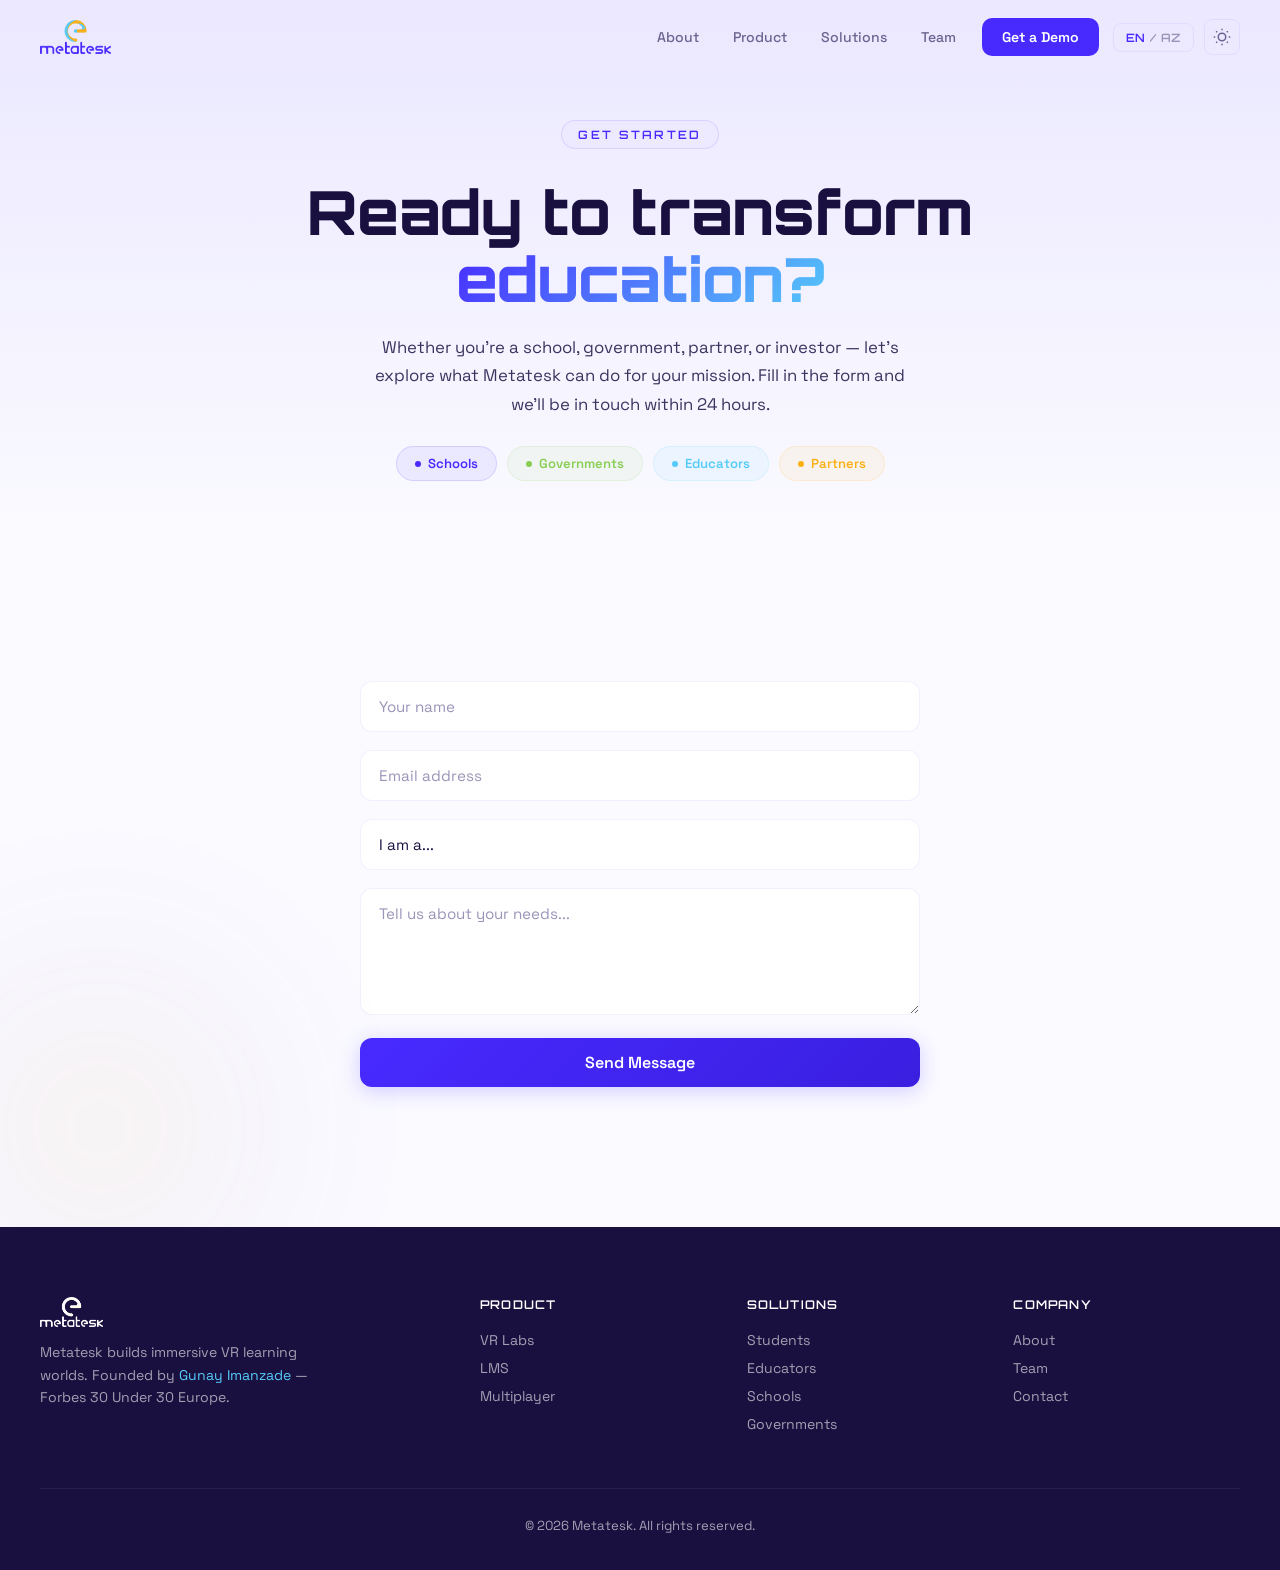
==== commit 1ee90b84: "/" ====
--- a/contact.html
+++ b/contact.html
@@ -7,7 +7,7 @@
 
     <!-- SEO Core -->
     <meta name="description" content="Get a demo of Metatesk — the immersive VR and AI education platform founded by Gunay Imanzade (Forbes 30 Under 30 Europe). Contact us for schools, governments, educators, partners, and investors.">
-    <meta name="keywords" content="Metatesk demo, Metatesk contact, Gunay Imanzade contact, Metatesk VR education demo, get Metatesk demo, Metatesk for schools, Metatesk for governments, VR education platform demo, AI teacher demo, edtech demo, Metatask, Metatek, Azerbaijan edtech contact">
+    <meta name="keywords" content="Metatesk demo, Metatesk contact, Gunay Imanzade contact, Metatesk VR education demo, get Metatesk demo, Metatesk for schools, Metatesk for governments, VR education platform demo, edtech demo, Metatask, Metatek, Azerbaijan edtech contact">
     <meta name="author" content="Gunay Imanzade, Metatesk">
     <meta name="robots" content="index, follow, max-snippet:-1, max-image-preview:large, max-video-preview:-1">
     <meta name="googlebot" content="index, follow, max-snippet:-1, max-image-preview:large, max-video-preview:-1">
@@ -350,9 +350,9 @@
     <footer class="footer">
         <div class="container">
             <div class="footer-top">
-                <div class="footer-brand"><img src="assets/logo.png" alt="Metatesk" class="footer-logo"><p>Metatesk builds immersive VR learning worlds guided by AI teachers. Founded by <a href="gunay-imanzade.html" class="footer-founder-link">Gunay Imanzade</a> — Forbes 30 Under 30 Europe.</p></div>
+                <div class="footer-brand"><img src="assets/logo.png" alt="Metatesk" class="footer-logo"><p>Metatesk builds immersive VR learning worlds. Founded by <a href="gunay-imanzade.html" class="footer-founder-link">Gunay Imanzade</a> — Forbes 30 Under 30 Europe.</p></div>
                 <div class="footer-cols">
-                    <div class="fcol"><h4 data-i18n="ft.product">Product</h4><a href="product.html" data-i18n="ft.vr">VR Labs</a><a href="product.html" data-i18n="ft.ai">AI Teacher</a><a href="product.html" data-i18n="ft.lms">LMS</a><a href="product.html" data-i18n="ft.multi">Multiplayer</a></div>
+                    <div class="fcol"><h4 data-i18n="ft.product">Product</h4><a href="product.html" data-i18n="ft.vr">VR Labs</a><!-- AI-TEACHER HIDDEN: <a href="product.html" data-i18n="ft.ai">AI Teacher</a> --><a href="product.html" data-i18n="ft.lms">LMS</a><a href="product.html" data-i18n="ft.multi">Multiplayer</a></div>
                     <div class="fcol"><h4 data-i18n="ft.solutions">Solutions</h4><a href="solutions.html" data-i18n="ft.students">Students</a><a href="solutions.html" data-i18n="ft.educators">Educators</a><a href="solutions.html" data-i18n="ft.schools">Schools</a><a href="solutions.html" data-i18n="ft.govs">Governments</a></div>
                     <div class="fcol"><h4 data-i18n="ft.company">Company</h4><a href="index.html#about" data-i18n="ft.about">About</a><a href="gunay-imanzade.html" data-i18n="ft.team">Team</a><a href="contact.html" data-i18n="ft.contact">Contact</a></div>
                 </div>
